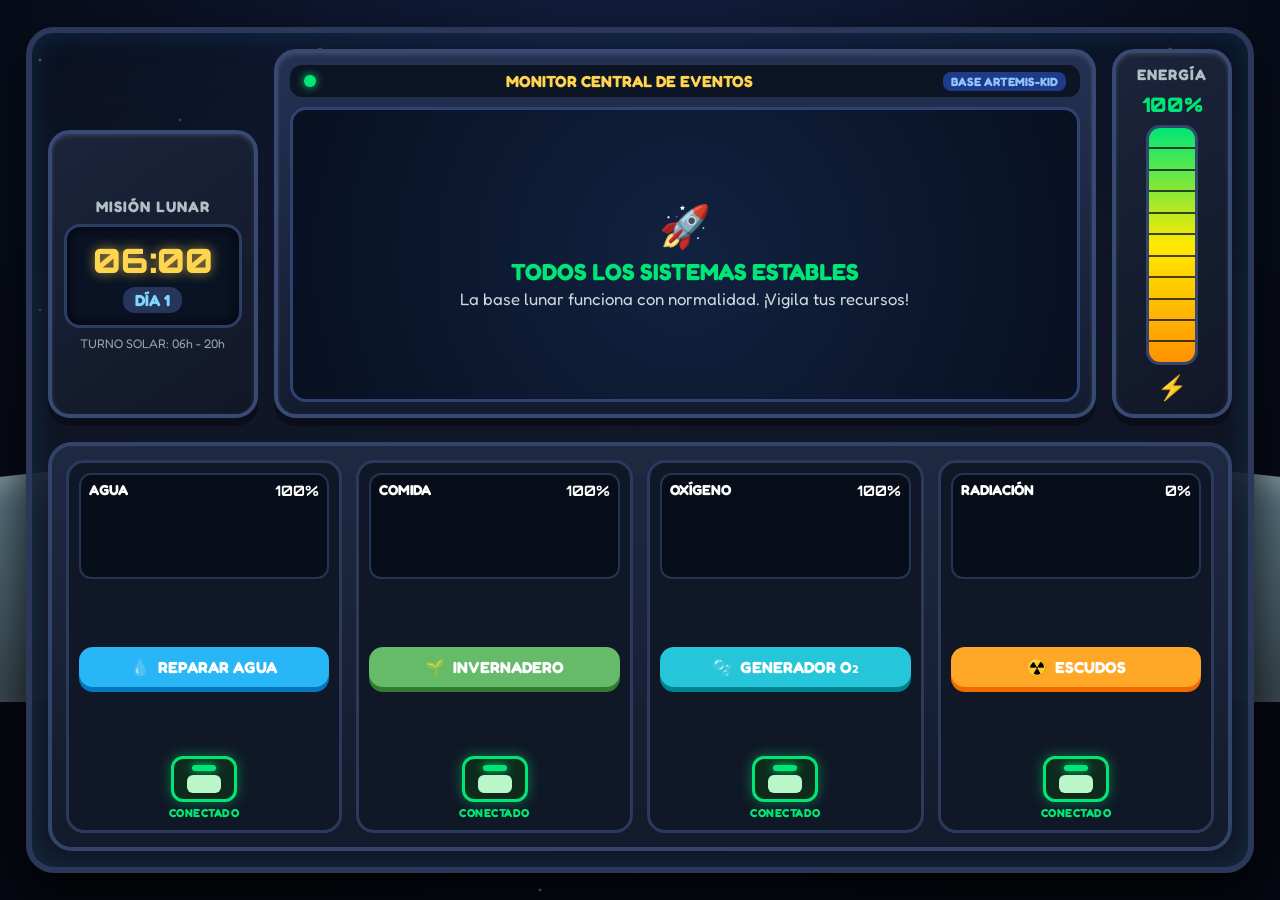
==== index.html @ 20757ea5 "Agregar cosas de la cabina" ====
<!--Código cabina-->
<!DOCTYPE html>
<html lang="es">
<head>
  <meta charset="UTF-8" />
  <meta name="viewport" content="width=device-width, initial-scale=1.0" />
  <title>Simulador de Supervivencia Lunar - NASA Space Apps</title>
  <link rel="preconnect" href="https://fonts.googleapis.com">
  <link rel="preconnect" href="https://fonts.gstatic.com" crossorigin>
  <link href="https://fonts.googleapis.com/css2?family=Fredoka:wght@500;600;700&family=Orbitron:wght@700;900&display=swap" rel="stylesheet">
  <link rel="stylesheet" href="css/base.css" />
  <link rel="stylesheet" href="css/cockpit.css" />
</head>
<body>
  <div class="space-backdrop">
    <div class="stars"></div>
    <div class="moon-horizon"></div>
  </div>

  <main class="cockpit">
    <section class="top-deck">
      <aside class="panel clock-panel">
        <div class="panel-header">MISIÓN LUNAR</div>
        <div class="clock-display">
          <span id="reloj-hora">06:00</span>
          <span id="reloj-dia" class="day-badge">DÍA 1</span>
        </div>
        <div class="clock-sub">TURNO SOLAR: 06h - 20h</div>
      </aside>

      <section class="panel monitor-panel" id="monitor-central">
        <div class="monitor-header">
          <span class="rec-dot"></span>
          <span>MONITOR CENTRAL DE EVENTOS</span>
          <span class="nasa-tag">BASE ARTEMIS-KID</span>
        </div>
        <div class="monitor-screen" id="monitor-contenido">
          <div class="estado-nominal">
            <div class="nominal-icon">🚀</div>
            <h2>TODOS LOS SISTEMAS ESTABLES</h2>
            <p>La base lunar funciona con normalidad. ¡Vigila tus recursos!</p>
          </div>
        </div>
      </section>

      <aside class="panel energy-panel">
        <div class="panel-header">ENERGÍA</div>
        <div class="energy-value" id="energia-porcentaje">100%</div>
        <div class="energy-bar-wrapper">
          <div class="energy-bar-fill" id="energia-barra" style="height: 100%;"></div>
          <div class="energy-segments">
            <span></span><span></span><span></span><span></span><span></span>
            <span></span><span></span><span></span><span></span><span></span>
          </div>
        </div>
        <div class="energy-icon">⚡</div>
      </aside>
    </section>

    <section class="bottom-deck">
      <div class="sector-unit" data-sector="agua">
        <div class="graph-box">
          <div class="graph-header">
            <span>AGUA</span>
            <span id="val-agua" class="stat-num">100%</span>
          </div>
          <canvas id="chart-agua" width="220" height="85"></canvas>
        </div>
        <button class="sector-btn btn-agua" data-open-modal="agua">
          <span class="btn-icon">💧</span>
          <span class="btn-label">REPARAR AGUA</span>
        </button>
        <div class="switch-container">
          <button class="power-switch active" id="sw-agua" data-toggle-sector="agua" aria-label="Interruptor Agua">
            <span class="switch-led"></span>
            <span class="switch-knob"></span>
          </button>
          <span class="switch-status" id="st-agua">CONECTADO</span>
        </div>
      </div>

      <div class="sector-unit" data-sector="comida">
        <div class="graph-box">
          <div class="graph-header">
            <span>COMIDA</span>
            <span id="val-comida" class="stat-num">100%</span>
          </div>
          <canvas id="chart-comida" width="220" height="85"></canvas>
        </div>
        <button class="sector-btn btn-comida" data-open-modal="comida">
          <span class="btn-icon">🌱</span>
          <span class="btn-label">INVERNADERO</span>
        </button>
        <div class="switch-container">
          <button class="power-switch active" id="sw-comida" data-toggle-sector="comida" aria-label="Interruptor Comida">
            <span class="switch-led"></span>
            <span class="switch-knob"></span>
          </button>
          <span class="switch-status" id="st-comida">CONECTADO</span>
        </div>
      </div>

      <div class="sector-unit" data-sector="oxigeno">
        <div class="graph-box">
          <div class="graph-header">
            <span>OXÍGENO</span>
            <span id="val-oxigeno" class="stat-num">100%</span>
          </div>
          <canvas id="chart-oxigeno" width="220" height="85"></canvas>
        </div>
        <button class="sector-btn btn-oxigeno" data-open-modal="oxigeno">
          <span class="btn-icon">🫧</span>
          <span class="btn-label">GENERADOR O₂</span>
        </button>
        <div class="switch-container">
          <button class="power-switch active" id="sw-oxigeno" data-toggle-sector="oxigeno" aria-label="Interruptor Oxígeno">
            <span class="switch-led"></span>
            <span class="switch-knob"></span>
          </button>
          <span class="switch-status" id="st-oxigeno">CONECTADO</span>
        </div>
      </div>

      <div class="sector-unit" data-sector="radiacion">
        <div class="graph-box">
          <div class="graph-header">
            <span>RADIACIÓN</span>
            <span id="val-radiacion" class="stat-num">0%</span>
          </div>
          <canvas id="chart-radiacion" width="220" height="85"></canvas>
        </div>
        <button class="sector-btn btn-radiacion" data-open-modal="radiacion">
          <span class="btn-icon">☢️</span>
          <span class="btn-label">ESCUDOS</span>
        </button>
        <div class="switch-container">
          <button class="power-switch active" id="sw-radiacion" data-toggle-sector="radiacion" aria-label="Interruptor Radiación">
            <span class="switch-led"></span>
            <span class="switch-knob"></span>
          </button>
          <span class="switch-status" id="st-radiacion">CONECTADO</span>
        </div>
      </div>
    </section>
  </main>

  <div class="modal-overlay hidden" id="modal-minijuego">
    <div class="modal-window">
      <div class="modal-top">
        <h3 id="modal-titulo">SISTEMA DE REPARACIÓN</h3>
        <button class="modal-close" id="btn-cerrar-modal">✖</button>
      </div>
      <div class="modal-body" id="modal-contenedor-juego"></div>
    </div>
  </div>

  <script type="module" src="js/main.js"></script>
</body>
</html>
---- css/base.css ----
/* Código Cabina */
:root {
  --bg-space: #070b19;
  --panel-metal: #1b243b;
  --panel-metal-dark: #111726;
  --panel-border: #384973;
  --screen-bg: #0a1324;

  --color-agua: #29b6f6;
  --color-agua-dark: #0277bd;
  --color-comida: #66bb6a;
  --color-comida-dark: #2e7d32;
  --color-oxigeno: #26c6da;
  --color-oxigeno-dark: #00838f;
  --color-radiacion: #ffa726;
  --color-radiacion-dark: #ef6c00;

  --led-on: #00e676;
  --led-off: #37474f;
  --alert-red: #ff5252;
  --amber-clock: #ffd54f;

  --font-ui: 'Fredoka', sans-serif;
  --font-digital: 'Orbitron', monospace;
}

* {
  box-sizing: border-box;
  margin: 0;
  padding: 0;
  user-select: none;
}

body {
  font-family: var(--font-ui);
  background-color: var(--bg-space);
  color: #ffffff;
  height: 100vh;
  overflow: hidden;
  display: flex;
  justify-content: center;
  align-items: center;
}

.space-backdrop {
  position: fixed;
  inset: 0;
  z-index: -1;
  background: radial-gradient(circle at 50% 20%, #152247 0%, #050811 80%);
}

.stars {
  position: absolute;
  inset: 0;
  background-image:
    radial-gradient(2px 2px at 40px 60px, #fff, transparent),
    radial-gradient(2px 2px at 180px 120px, #90caf9, transparent),
    radial-gradient(3px 3px at 320px 50px, #fff, transparent),
    radial-gradient(2px 2px at 540px 140px, #ffe082, transparent),
    radial-gradient(2px 2px at 780px 80px, #fff, transparent);
  background-size: 850px 250px;
  opacity: 0.7;
}

.moon-horizon {
  position: absolute;
  bottom: 22%;
  left: -10%;
  right: -10%;
  height: 28%;
  background: linear-gradient(180deg, #607d8b 0%, #37474f 100%);
  border-radius: 50% 50% 0 0 / 60px 60px 0 0;
  box-shadow: inset 0 12px 25px rgba(255, 255, 255, 0.25);
}
---- css/cockpit.css ----
/* Código Cabina */

.cockpit {
  width: 96vw;
  max-width: 1280px;
  height: 94vh;
  display: flex;
  flex-direction: column;
  justify-content: space-between;
  gap: 14px;
  padding: 16px;
  border: 6px solid #2b3859;
  border-radius: 28px;
  background: linear-gradient(180deg, rgba(16, 23, 42, 0.35) 0%, rgba(17, 23, 38, 0.96) 58%);
  box-shadow: 0 20px 50px rgba(0, 0, 0, 0.8), inset 0 0 30px rgba(41, 182, 246, 0.15);
}

.top-deck {
  display: grid;
  grid-template-columns: 210px 1fr 120px;
  gap: 16px;
  height: 46%;
  align-items: stretch;
}

.panel {
  background: linear-gradient(145deg, var(--panel-metal), var(--panel-metal-dark));
  border: 4px solid var(--panel-border);
  border-radius: 22px;
  padding: 12px;
  box-shadow: 0 8px 0 #0a0e1a, inset 0 2px 4px rgba(255, 255, 255, 0.12);
  display: flex;
  flex-direction: column;
}

.panel-header {
  text-align: center;
  font-size: 0.95rem;
  font-weight: 700;
  letter-spacing: 1px;
  color: #b0bec5;
  margin-bottom: 8px;
}

.clock-panel {
  justify-content: center;
  align-items: center;
  align-self: end;
  height: 78%;
}

.clock-display {
  background: var(--screen-bg);
  border: 3px solid #2c3e66;
  border-radius: 16px;
  padding: 12px 16px;
  width: 100%;
  text-align: center;
  box-shadow: inset 0 0 15px rgba(0, 0, 0, 0.8);
}

#reloj-hora {
  display: block;
  font-family: var(--font-digital);
  font-size: 2.1rem;
  font-weight: 900;
  color: var(--amber-clock);
  text-shadow: 0 0 12px rgba(255, 213, 79, 0.6);
}

.day-badge {
  display: inline-block;
  margin-top: 6px;
  background: #263559;
  color: #80d8ff;
  padding: 3px 12px;
  border-radius: 12px;
  font-weight: 700;
  font-size: 1rem;
}

.clock-sub {
  margin-top: 8px;
  font-size: 0.78rem;
  color: #90a4ae;
}

.monitor-panel {
  background: linear-gradient(180deg, #243152, #141c30);
}

.monitor-header {
  display: flex;
  align-items: center;
  justify-content: space-between;
  background: #0d1424;
  padding: 6px 14px;
  border-radius: 12px;
  font-weight: 700;
  color: var(--amber-clock);
  font-size: 1rem;
  margin-bottom: 10px;
}

.rec-dot {
  width: 12px;
  height: 12px;
  border-radius: 50%;
  background: var(--led-on);
  box-shadow: 0 0 8px var(--led-on);
  animation: pulse 1.5s infinite;
}

.nasa-tag {
  font-size: 0.75rem;
  background: #1e3a8a;
  color: #93c5fd;
  padding: 2px 8px;
  border-radius: 8px;
}

.monitor-screen {
  flex: 1;
  background: radial-gradient(circle at center, #112240 0%, #081021 100%);
  border: 3px solid #2e4372;
  border-radius: 16px;
  padding: 16px 20px;
  display: flex;
  flex-direction: column;
  justify-content: center;
  overflow-y: auto;
}

.estado-nominal {
  text-align: center;
}

.nominal-icon {
  font-size: 2.6rem;
  margin-bottom: 6px;
}

.estado-nominal h2 {
  color: var(--led-on);
  font-size: 1.45rem;
  margin-bottom: 4px;
}

.estado-nominal p {
  color: #cfd8dc;
  font-size: 1.05rem;
}

.evento-alerta {
  display: flex;
  flex-direction: column;
  gap: 8px;
}

.evento-titulo {
  color: var(--alert-red);
  font-size: 1.35rem;
  font-weight: 700;
  display: flex;
  align-items: center;
  gap: 8px;
}

.evento-causa {
  background: rgba(255, 255, 255, 0.07);
  padding: 8px 12px;
  border-radius: 12px;
  font-size: 1rem;
  line-height: 1.35;
  color: #e3f2fd;
}

.evento-sectores {
  font-size: 0.95rem;
  font-weight: 700;
  color: var(--amber-clock);
}

.energy-panel {
  align-items: center;
  justify-content: space-between;
}

.energy-value {
  font-family: var(--font-digital);
  font-size: 1.25rem;
  font-weight: 900;
  color: var(--led-on);
}

.energy-bar-wrapper {
  position: relative;
  width: 52px;
  flex: 1;
  margin: 8px 0;
  background: #080d1a;
  border: 3px solid #334770;
  border-radius: 14px;
  overflow: hidden;
  display: flex;
  align-items: flex-end;
}

.energy-bar-fill {
  width: 100%;
  background: linear-gradient(0deg, #ff9100 0%, #ffea00 50%, #00e676 100%);
  transition: height 0.35s ease;
}

.energy-segments {
  position: absolute;
  inset: 0;
  display: flex;
  flex-direction: column;
  justify-content: space-evenly;
}

.energy-segments span {
  border-bottom: 2px solid rgba(8, 13, 26, 0.75);
}

.energy-icon {
  font-size: 1.5rem;
}

.bottom-deck {
  height: 51%;
  background: linear-gradient(180deg, #1e2942 0%, #131a2b 100%);
  border: 4px solid #33446b;
  border-radius: 24px;
  padding: 14px;
  display: grid;
  grid-template-columns: repeat(4, 1fr);
  gap: 14px;
}

.sector-unit {
  background: #101726;
  border: 3px solid #2a395c;
  border-radius: 18px;
  padding: 10px;
  display: flex;
  flex-direction: column;
  justify-content: space-between;
  align-items: center;
  gap: 8px;
  transition: border-color 0.25s, box-shadow 0.25s;
}

.sector-unit.en-fallo {
  border-color: var(--alert-red);
  box-shadow: 0 0 18px rgba(255, 82, 82, 0.55);
  animation: shakeAlert 0.6s ease-in-out infinite alternate;
}

.graph-box {
  width: 100%;
  background: #070d19;
  border: 2px solid #243456;
  border-radius: 12px;
  padding: 6px 8px;
}

.graph-header {
  display: flex;
  justify-content: space-between;
  font-weight: 700;
  font-size: 0.9rem;
  margin-bottom: 4px;
}

.stat-num {
  font-family: var(--font-digital);
}

canvas {
  width: 100%;
  height: 68px;
  display: block;
}

.sector-btn {
  width: 100%;
  padding: 10px 8px;
  border: none;
  border-radius: 14px;
  font-family: var(--font-ui);
  font-size: 1rem;
  font-weight: 700;
  color: #ffffff;
  cursor: pointer;
  display: flex;
  align-items: center;
  justify-content: center;
  gap: 8px;
  transition: transform 0.1s, filter 0.15s;
}

.sector-btn:hover {
  filter: brightness(1.1);
}

.sector-btn:active {
  transform: translateY(4px);
  box-shadow: none !important;
}

.btn-agua { background: var(--color-agua); box-shadow: 0 5px 0 var(--color-agua-dark); }
.btn-comida { background: var(--color-comida); box-shadow: 0 5px 0 var(--color-comida-dark); }
.btn-oxigeno { background: var(--color-oxigeno); box-shadow: 0 5px 0 var(--color-oxigeno-dark); }
.btn-radiacion { background: var(--color-radiacion); box-shadow: 0 5px 0 var(--color-radiacion-dark); }

.switch-container {
  display: flex;
  flex-direction: column;
  align-items: center;
  gap: 4px;
}

.power-switch {
  width: 66px;
  height: 46px;
  background: #1b2436;
  border: 3px solid #455a64;
  border-radius: 12px;
  cursor: pointer;
  position: relative;
  display: flex;
  flex-direction: column;
  align-items: center;
  justify-content: center;
  gap: 4px;
  transition: all 0.2s;
}

.power-switch.active {
  border-color: var(--led-on);
  background: #0d2b1d;
  box-shadow: 0 0 14px rgba(0, 230, 118, 0.45);
}

.switch-led {
  width: 24px;
  height: 6px;
  border-radius: 4px;
  background: var(--led-off);
}

.power-switch.active .switch-led {
  background: var(--led-on);
  box-shadow: 0 0 8px var(--led-on);
}

.switch-knob {
  width: 34px;
  height: 18px;
  background: #546e7a;
  border-radius: 6px;
}

.power-switch.active .switch-knob {
  background: #b9f6ca;
}

.switch-status {
  font-size: 0.72rem;
  font-weight: 700;
  letter-spacing: 0.5px;
  color: var(--led-on);
}

.switch-status.off {
  color: #78909c;
}

.modal-overlay {
  position: fixed;
  inset: 0;
  background: rgba(5, 8, 18, 0.85);
  backdrop-filter: blur(4px);
  display: flex;
  justify-content: center;
  align-items: center;
  z-index: 100;
}

.modal-overlay.hidden {
  display: none;
}

.modal-window {
  width: 90%;
  max-width: 680px;
  background: var(--panel-metal);
  border: 4px solid var(--color-agua);
  border-radius: 24px;
  overflow: hidden;
  box-shadow: 0 20px 50px rgba(0, 0, 0, 0.9);
}

.modal-top {
  background: #0d1424;
  padding: 12px 20px;
  display: flex;
  justify-content: space-between;
  align-items: center;
}

.modal-close {
  background: var(--alert-red);
  border: none;
  color: white;
  font-weight: 700;
  width: 34px;
  height: 34px;
  border-radius: 10px;
  cursor: pointer;
}

.modal-body {
  padding: 20px;
  min-height: 320px;
  display: flex;
  flex-direction: column;
  justify-content: center;
  align-items: center;
}

@keyframes pulse {
  0%, 100% { opacity: 1; }
  50% { opacity: 0.35; }
}

@keyframes shakeAlert {
  from { transform: translateY(0); }
  to { transform: translateY(-3px); }
}
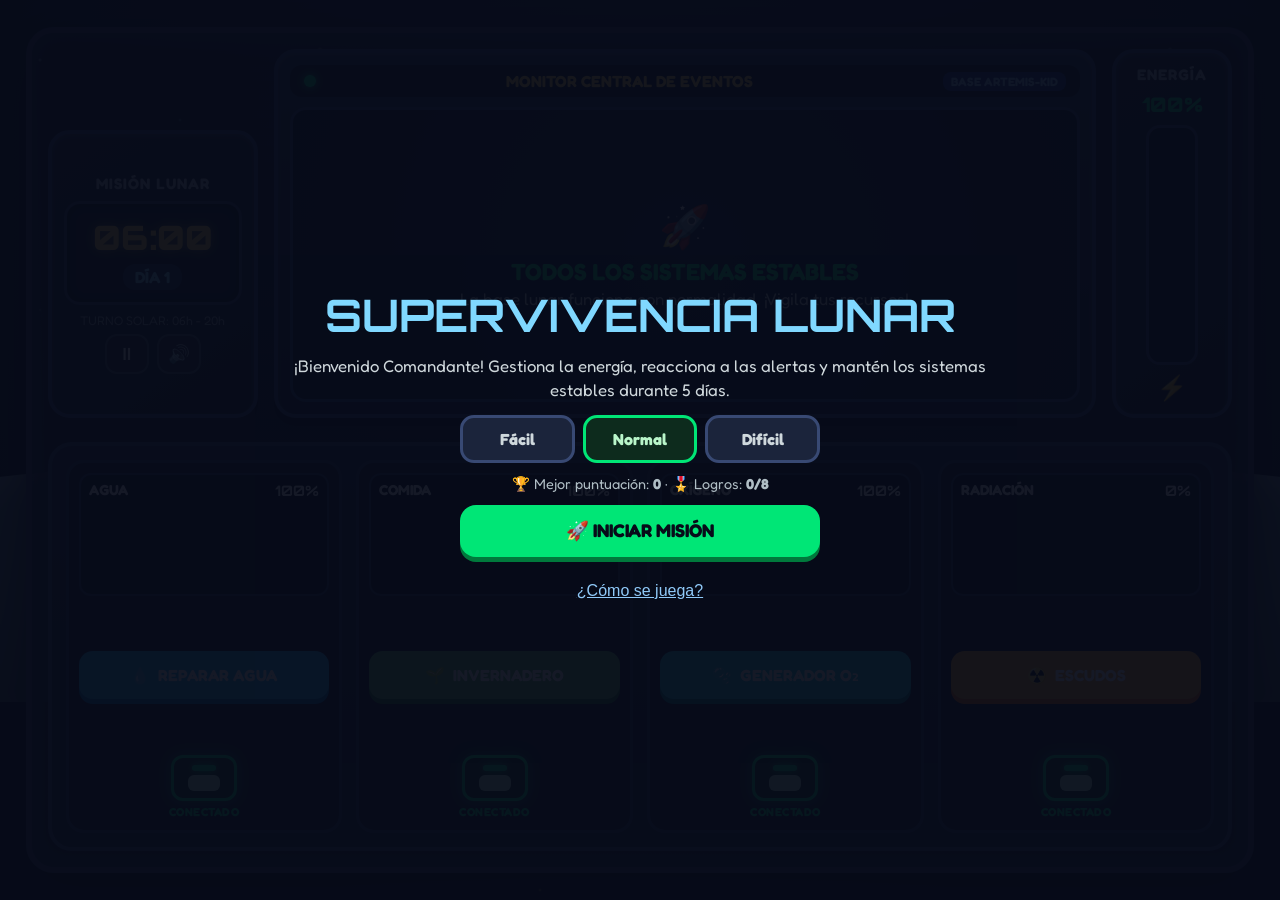
==== commit 2799a5aa: "fix(core): Version1.2 - logros,niveles,bugs y errores" ====
--- a/index.html
+++ b/index.html
@@ -3,7 +3,8 @@
 <html lang="es">
 <head>
   <meta charset="UTF-8" />
-  <meta name="viewport" content="width=device-width, initial-scale=1.0" />
+  <meta name="viewport" content="width=device-width, initial-scale=1.0, viewport-fit=cover" />
+  <link rel="icon" href="data:," />
   <title>Simulador de Supervivencia Lunar - NASA Space Apps</title>
   <link rel="preconnect" href="https://fonts.googleapis.com">
   <link rel="preconnect" href="https://fonts.gstatic.com" crossorigin>
@@ -25,7 +26,11 @@
           <span id="reloj-hora">06:00</span>
           <span id="reloj-dia" class="day-badge">DÍA 1</span>
         </div>
-        <div class="clock-sub">TURNO SOLAR: 06h - 20h</div>
+        <div class="clock-sub" id="dia-titulo">TURNO SOLAR: 06h - 20h</div>
+        <div class="panel-tools">
+          <button type="button" class="tool-btn" id="btn-pausa" aria-label="Pausa">⏸</button>
+          <button type="button" class="tool-btn" id="btn-sonido" aria-label="Sonido">🔊</button>
+        </div>
       </aside>
 
       <section class="panel monitor-panel" id="monitor-central">
@@ -65,6 +70,7 @@
             <span id="val-agua" class="stat-num">100%</span>
           </div>
           <canvas id="chart-agua" width="220" height="85"></canvas>
+          <div class="sector-timer" id="tm-agua">&nbsp;</div>
         </div>
         <button class="sector-btn btn-agua" data-open-modal="agua">
           <span class="btn-icon">💧</span>
@@ -75,7 +81,10 @@
             <span class="switch-led"></span>
             <span class="switch-knob"></span>
           </button>
-          <span class="switch-status" id="st-agua">CONECTADO</span>
+          <div class="switch-info">
+            <span class="switch-status" id="st-agua">CONECTADO</span>
+            <span class="switch-costo" id="co-agua"></span>
+          </div>
         </div>
       </div>
 
@@ -86,6 +95,7 @@
             <span id="val-comida" class="stat-num">100%</span>
           </div>
           <canvas id="chart-comida" width="220" height="85"></canvas>
+          <div class="sector-timer" id="tm-comida">&nbsp;</div>
         </div>
         <button class="sector-btn btn-comida" data-open-modal="comida">
           <span class="btn-icon">🌱</span>
@@ -96,7 +106,10 @@
             <span class="switch-led"></span>
             <span class="switch-knob"></span>
           </button>
-          <span class="switch-status" id="st-comida">CONECTADO</span>
+          <div class="switch-info">
+            <span class="switch-status" id="st-comida">CONECTADO</span>
+            <span class="switch-costo" id="co-comida"></span>
+          </div>
         </div>
       </div>
 
@@ -107,6 +120,7 @@
             <span id="val-oxigeno" class="stat-num">100%</span>
           </div>
           <canvas id="chart-oxigeno" width="220" height="85"></canvas>
+          <div class="sector-timer" id="tm-oxigeno">&nbsp;</div>
         </div>
         <button class="sector-btn btn-oxigeno" data-open-modal="oxigeno">
           <span class="btn-icon">🫧</span>
@@ -117,7 +131,10 @@
             <span class="switch-led"></span>
             <span class="switch-knob"></span>
           </button>
-          <span class="switch-status" id="st-oxigeno">CONECTADO</span>
+          <div class="switch-info">
+            <span class="switch-status" id="st-oxigeno">CONECTADO</span>
+            <span class="switch-costo" id="co-oxigeno"></span>
+          </div>
         </div>
       </div>
 
@@ -128,6 +145,7 @@
             <span id="val-radiacion" class="stat-num">0%</span>
           </div>
           <canvas id="chart-radiacion" width="220" height="85"></canvas>
+          <div class="sector-timer" id="tm-radiacion">&nbsp;</div>
         </div>
         <button class="sector-btn btn-radiacion" data-open-modal="radiacion">
           <span class="btn-icon">☢️</span>
@@ -138,7 +156,10 @@
             <span class="switch-led"></span>
             <span class="switch-knob"></span>
           </button>
-          <span class="switch-status" id="st-radiacion">CONECTADO</span>
+          <div class="switch-info">
+            <span class="switch-status" id="st-radiacion">CONECTADO</span>
+            <span class="switch-costo" id="co-radiacion"></span>
+          </div>
         </div>
       </div>
     </section>
@@ -154,6 +175,8 @@
     </div>
   </div>
 
+  <div class="toasts" id="toasts" aria-live="polite"></div>
+
   <script type="module" src="js/main.js"></script>
 </body>
 </html>
--- a/css/base.css
+++ b/css/base.css
@@ -35,11 +35,20 @@
   font-family: var(--font-ui);
   background-color: var(--bg-space);
   color: #ffffff;
-  height: 100vh;
-  overflow: hidden;
-  display: flex;
-  justify-content: center;
-  align-items: center;
+  min-height: 100dvh;
+  overflow-x: hidden;
+  overflow-y: auto;
+  -webkit-tap-highlight-color: transparent;
+}
+
+@media (min-width: 900px) {
+  body {
+    height: 100vh;
+    overflow: hidden;
+    display: flex;
+    justify-content: center;
+    align-items: center;
+  }
 }
 
 .space-backdrop {
--- a/css/cockpit.css
+++ b/css/cockpit.css
@@ -1,59 +1,57 @@
-/* Código Cabina */
+/* Cabina: MOBILE FIRST. Los estilos base son para teléfono (~360-430 px);
+   los @media (min-width) al final amplían a tablet y escritorio. */
 
 .cockpit {
-  width: 96vw;
-  max-width: 1280px;
-  height: 94vh;
-  display: flex;
-  flex-direction: column;
-  justify-content: space-between;
-  gap: 14px;
-  padding: 16px;
-  border: 6px solid #2b3859;
-  border-radius: 28px;
+  width: 100%;
+  min-height: 100dvh;
+  display: flex;
+  flex-direction: column;
+  gap: 8px;
+  padding: 8px;
+  border: 3px solid #2b3859;
+  border-radius: 16px;
   background: linear-gradient(180deg, rgba(16, 23, 42, 0.35) 0%, rgba(17, 23, 38, 0.96) 58%);
-  box-shadow: 0 20px 50px rgba(0, 0, 0, 0.8), inset 0 0 30px rgba(41, 182, 246, 0.15);
+  box-shadow: inset 0 0 30px rgba(41, 182, 246, 0.15);
 }
 
 .top-deck {
   display: grid;
-  grid-template-columns: 210px 1fr 120px;
-  gap: 16px;
-  height: 46%;
-  align-items: stretch;
-}
+  grid-template-columns: 1fr 1fr;
+  grid-template-areas:
+    "clock energy"
+    "monitor monitor";
+  gap: 8px;
+}
+.clock-panel { grid-area: clock; }
+.energy-panel { grid-area: energy; }
+.monitor-panel { grid-area: monitor; min-height: 150px; }
 
 .panel {
   background: linear-gradient(145deg, var(--panel-metal), var(--panel-metal-dark));
-  border: 4px solid var(--panel-border);
-  border-radius: 22px;
-  padding: 12px;
-  box-shadow: 0 8px 0 #0a0e1a, inset 0 2px 4px rgba(255, 255, 255, 0.12);
+  border: 3px solid var(--panel-border);
+  border-radius: 16px;
+  padding: 8px;
+  box-shadow: 0 4px 0 #0a0e1a, inset 0 2px 4px rgba(255, 255, 255, 0.12);
   display: flex;
   flex-direction: column;
 }
 
 .panel-header {
   text-align: center;
-  font-size: 0.95rem;
+  font-size: 0.75rem;
   font-weight: 700;
   letter-spacing: 1px;
   color: #b0bec5;
-  margin-bottom: 8px;
-}
-
-.clock-panel {
-  justify-content: center;
-  align-items: center;
-  align-self: end;
-  height: 78%;
-}
+  margin-bottom: 4px;
+}
+
+.clock-panel { justify-content: center; align-items: center; }
 
 .clock-display {
   background: var(--screen-bg);
-  border: 3px solid #2c3e66;
-  border-radius: 16px;
-  padding: 12px 16px;
+  border: 2px solid #2c3e66;
+  border-radius: 12px;
+  padding: 6px 8px;
   width: 100%;
   text-align: center;
   box-shadow: inset 0 0 15px rgba(0, 0, 0, 0.8);
@@ -62,7 +60,7 @@
 #reloj-hora {
   display: block;
   font-family: var(--font-digital);
-  font-size: 2.1rem;
+  font-size: 1.7rem;
   font-weight: 900;
   color: var(--amber-clock);
   text-shadow: 0 0 12px rgba(255, 213, 79, 0.6);
@@ -70,260 +68,161 @@
 
 .day-badge {
   display: inline-block;
-  margin-top: 6px;
+  margin-top: 2px;
   background: #263559;
   color: #80d8ff;
-  padding: 3px 12px;
-  border-radius: 12px;
+  padding: 2px 10px;
+  border-radius: 10px;
   font-weight: 700;
-  font-size: 1rem;
-}
-
-.clock-sub {
-  margin-top: 8px;
-  font-size: 0.78rem;
-  color: #90a4ae;
-}
-
-.monitor-panel {
-  background: linear-gradient(180deg, #243152, #141c30);
-}
+  font-size: 0.85rem;
+}
+
+.clock-sub { margin-top: 4px; font-size: 0.65rem; color: #90a4ae; text-align: center; }
+
+.monitor-panel { background: linear-gradient(180deg, #243152, #141c30); }
 
 .monitor-header {
   display: flex;
   align-items: center;
   justify-content: space-between;
+  gap: 6px;
   background: #0d1424;
-  padding: 6px 14px;
-  border-radius: 12px;
+  padding: 5px 10px;
+  border-radius: 10px;
   font-weight: 700;
   color: var(--amber-clock);
-  font-size: 1rem;
-  margin-bottom: 10px;
+  font-size: 0.72rem;
+  margin-bottom: 6px;
 }
 
 .rec-dot {
-  width: 12px;
-  height: 12px;
+  flex: 0 0 auto;
+  width: 10px;
+  height: 10px;
   border-radius: 50%;
   background: var(--led-on);
   box-shadow: 0 0 8px var(--led-on);
   animation: pulse 1.5s infinite;
 }
 
-.nasa-tag {
-  font-size: 0.75rem;
-  background: #1e3a8a;
-  color: #93c5fd;
-  padding: 2px 8px;
-  border-radius: 8px;
-}
+.nasa-tag { display: none; font-size: 0.75rem; background: #1e3a8a; color: #93c5fd; padding: 2px 8px; border-radius: 8px; }
 
 .monitor-screen {
   flex: 1;
   background: radial-gradient(circle at center, #112240 0%, #081021 100%);
-  border: 3px solid #2e4372;
-  border-radius: 16px;
-  padding: 16px 20px;
+  border: 2px solid #2e4372;
+  border-radius: 12px;
+  padding: 10px 12px;
   display: flex;
   flex-direction: column;
   justify-content: center;
   overflow-y: auto;
 }
 
-.estado-nominal {
-  text-align: center;
-}
-
-.nominal-icon {
-  font-size: 2.6rem;
-  margin-bottom: 6px;
-}
-
-.estado-nominal h2 {
-  color: var(--led-on);
-  font-size: 1.45rem;
-  margin-bottom: 4px;
-}
-
-.estado-nominal p {
-  color: #cfd8dc;
-  font-size: 1.05rem;
-}
-
-.evento-alerta {
-  display: flex;
-  flex-direction: column;
-  gap: 8px;
-}
-
-.evento-titulo {
-  color: var(--alert-red);
-  font-size: 1.35rem;
-  font-weight: 700;
-  display: flex;
-  align-items: center;
-  gap: 8px;
-}
-
-.evento-causa {
-  background: rgba(255, 255, 255, 0.07);
-  padding: 8px 12px;
-  border-radius: 12px;
-  font-size: 1rem;
-  line-height: 1.35;
-  color: #e3f2fd;
-}
-
-.evento-sectores {
-  font-size: 0.95rem;
-  font-weight: 700;
-  color: var(--amber-clock);
-}
-
-.energy-panel {
-  align-items: center;
-  justify-content: space-between;
-}
-
-.energy-value {
-  font-family: var(--font-digital);
-  font-size: 1.25rem;
-  font-weight: 900;
-  color: var(--led-on);
-}
+.estado-nominal { text-align: center; }
+.nominal-icon { font-size: 1.8rem; margin-bottom: 2px; }
+.estado-nominal h2 { color: var(--led-on); font-size: 1rem; margin-bottom: 2px; }
+.estado-nominal p { color: #cfd8dc; font-size: 0.85rem; }
+
+.evento-alerta { display: flex; flex-direction: column; gap: 6px; }
+.evento-titulo { color: var(--alert-red); font-size: 1rem; font-weight: 700; display: flex; align-items: center; gap: 6px; }
+.evento-causa { background: rgba(255, 255, 255, 0.07); padding: 6px 10px; border-radius: 10px; font-size: 0.85rem; line-height: 1.3; color: #e3f2fd; }
+.evento-sectores { font-size: 0.8rem; font-weight: 700; color: var(--amber-clock); }
+
+/* Energía: barra HORIZONTAL en móvil, vertical en escritorio */
+.energy-panel { align-items: center; justify-content: center; gap: 4px; }
+.energy-value { font-family: var(--font-digital); font-size: 1.3rem; font-weight: 900; color: var(--led-on); }
 
 .energy-bar-wrapper {
   position: relative;
-  width: 52px;
-  flex: 1;
-  margin: 8px 0;
+  width: 100%;
+  height: 22px;
   background: #080d1a;
-  border: 3px solid #334770;
-  border-radius: 14px;
+  border: 2px solid #334770;
+  border-radius: 10px;
   overflow: hidden;
   display: flex;
-  align-items: flex-end;
+  align-items: stretch;
 }
 
 .energy-bar-fill {
-  width: 100%;
-  background: linear-gradient(0deg, #ff9100 0%, #ffea00 50%, #00e676 100%);
-  transition: height 0.35s ease;
-}
-
-.energy-segments {
-  position: absolute;
-  inset: 0;
-  display: flex;
-  flex-direction: column;
-  justify-content: space-evenly;
-}
-
-.energy-segments span {
-  border-bottom: 2px solid rgba(8, 13, 26, 0.75);
-}
-
-.energy-icon {
-  font-size: 1.5rem;
-}
+  height: 100% !important;                 /* JS pone height inline; en móvil manda el ancho */
+  width: var(--nivel, 100%);
+  background: linear-gradient(90deg, #ff9100 0%, #ffea00 50%, #00e676 100%);
+  transition: width 0.35s ease;
+}
+
+.energy-segments { position: absolute; inset: 0; display: flex; flex-direction: row; justify-content: space-evenly; }
+.energy-segments span { border-right: 2px solid rgba(8, 13, 26, 0.75); flex: 1; }
+.energy-icon { display: none; font-size: 1.5rem; }
 
 .bottom-deck {
-  height: 51%;
   background: linear-gradient(180deg, #1e2942 0%, #131a2b 100%);
-  border: 4px solid #33446b;
-  border-radius: 24px;
-  padding: 14px;
+  border: 3px solid #33446b;
+  border-radius: 16px;
+  padding: 8px;
   display: grid;
-  grid-template-columns: repeat(4, 1fr);
-  gap: 14px;
+  grid-template-columns: 1fr 1fr;
+  grid-auto-rows: 1fr;
+  flex: 1 1 auto;
+  gap: 8px;
 }
 
 .sector-unit {
   background: #101726;
-  border: 3px solid #2a395c;
-  border-radius: 18px;
-  padding: 10px;
+  border: 2px solid #2a395c;
+  border-radius: 14px;
+  padding: 6px;
   display: flex;
   flex-direction: column;
   justify-content: space-between;
   align-items: center;
-  gap: 8px;
+  gap: 6px;
   transition: border-color 0.25s, box-shadow 0.25s;
 }
 
 .sector-unit.en-fallo {
   border-color: var(--alert-red);
-  box-shadow: 0 0 18px rgba(255, 82, 82, 0.55);
+  box-shadow: 0 0 14px rgba(255, 82, 82, 0.55);
   animation: shakeAlert 0.6s ease-in-out infinite alternate;
 }
 
-.graph-box {
-  width: 100%;
-  background: #070d19;
-  border: 2px solid #243456;
-  border-radius: 12px;
-  padding: 6px 8px;
-}
-
-.graph-header {
-  display: flex;
-  justify-content: space-between;
-  font-weight: 700;
-  font-size: 0.9rem;
-  margin-bottom: 4px;
-}
-
-.stat-num {
-  font-family: var(--font-digital);
-}
-
-canvas {
-  width: 100%;
-  height: 68px;
-  display: block;
-}
+.graph-box { width: 100%; background: #070d19; border: 2px solid #243456; border-radius: 10px; padding: 4px 6px; }
+.graph-header { display: flex; justify-content: space-between; font-weight: 700; font-size: 0.75rem; margin-bottom: 2px; }
+.stat-num { font-family: var(--font-digital); }
+
+canvas { width: 100%; height: 40px; display: block; }
 
 .sector-btn {
   width: 100%;
-  padding: 10px 8px;
+  min-height: 48px;                        /* objetivo táctil cómodo */
+  padding: 8px 6px;
   border: none;
-  border-radius: 14px;
+  border-radius: 12px;
   font-family: var(--font-ui);
-  font-size: 1rem;
+  font-size: 0.85rem;
   font-weight: 700;
   color: #ffffff;
   cursor: pointer;
   display: flex;
   align-items: center;
   justify-content: center;
-  gap: 8px;
+  gap: 6px;
+  touch-action: manipulation;
   transition: transform 0.1s, filter 0.15s;
 }
-
-.sector-btn:hover {
-  filter: brightness(1.1);
-}
-
-.sector-btn:active {
-  transform: translateY(4px);
-  box-shadow: none !important;
-}
-
-.btn-agua { background: var(--color-agua); box-shadow: 0 5px 0 var(--color-agua-dark); }
-.btn-comida { background: var(--color-comida); box-shadow: 0 5px 0 var(--color-comida-dark); }
-.btn-oxigeno { background: var(--color-oxigeno); box-shadow: 0 5px 0 var(--color-oxigeno-dark); }
-.btn-radiacion { background: var(--color-radiacion); box-shadow: 0 5px 0 var(--color-radiacion-dark); }
-
-.switch-container {
-  display: flex;
-  flex-direction: column;
-  align-items: center;
-  gap: 4px;
-}
+.sector-btn:hover { filter: brightness(1.1); }
+.sector-btn:active { transform: translateY(3px); box-shadow: none !important; }
+
+.btn-agua { background: var(--color-agua); box-shadow: 0 4px 0 var(--color-agua-dark); }
+.btn-comida { background: var(--color-comida); box-shadow: 0 4px 0 var(--color-comida-dark); }
+.btn-oxigeno { background: var(--color-oxigeno); box-shadow: 0 4px 0 var(--color-oxigeno-dark); }
+.btn-radiacion { background: var(--color-radiacion); box-shadow: 0 4px 0 var(--color-radiacion-dark); }
+
+.switch-container { display: flex; flex-direction: row; align-items: center; justify-content: center; gap: 8px; }
 
 .power-switch {
-  width: 66px;
+  width: 60px;
   height: 46px;
   background: #1b2436;
   border: 3px solid #455a64;
@@ -335,48 +234,16 @@
   align-items: center;
   justify-content: center;
   gap: 4px;
+  touch-action: manipulation;
   transition: all 0.2s;
 }
-
-.power-switch.active {
-  border-color: var(--led-on);
-  background: #0d2b1d;
-  box-shadow: 0 0 14px rgba(0, 230, 118, 0.45);
-}
-
-.switch-led {
-  width: 24px;
-  height: 6px;
-  border-radius: 4px;
-  background: var(--led-off);
-}
-
-.power-switch.active .switch-led {
-  background: var(--led-on);
-  box-shadow: 0 0 8px var(--led-on);
-}
-
-.switch-knob {
-  width: 34px;
-  height: 18px;
-  background: #546e7a;
-  border-radius: 6px;
-}
-
-.power-switch.active .switch-knob {
-  background: #b9f6ca;
-}
-
-.switch-status {
-  font-size: 0.72rem;
-  font-weight: 700;
-  letter-spacing: 0.5px;
-  color: var(--led-on);
-}
-
-.switch-status.off {
-  color: #78909c;
-}
+.power-switch.active { border-color: var(--led-on); background: #0d2b1d; box-shadow: 0 0 14px rgba(0, 230, 118, 0.45); }
+.switch-led { width: 24px; height: 6px; border-radius: 4px; background: var(--led-off); }
+.power-switch.active .switch-led { background: var(--led-on); box-shadow: 0 0 8px var(--led-on); }
+.switch-knob { width: 32px; height: 16px; background: #546e7a; border-radius: 6px; }
+.power-switch.active .switch-knob { background: #b9f6ca; }
+.switch-status { font-size: 0.68rem; font-weight: 700; letter-spacing: 0.5px; color: var(--led-on); }
+.switch-status.off { color: #78909c; }
 
 .modal-overlay {
   position: fixed;
@@ -394,13 +261,16 @@
 }
 
 .modal-window {
-  width: 90%;
+  width: 100%;
   max-width: 680px;
   background: var(--panel-metal);
-  border: 4px solid var(--color-agua);
-  border-radius: 24px;
+  border: 3px solid var(--color-agua);
+  border-radius: 16px;
   overflow: hidden;
   box-shadow: 0 20px 50px rgba(0, 0, 0, 0.9);
+  max-height: 100dvh;
+  display: flex;
+  flex-direction: column;
 }
 
 .modal-top {
@@ -409,27 +279,36 @@
   display: flex;
   justify-content: space-between;
   align-items: center;
+  flex: 0 0 auto;
 }
 
 .modal-close {
+  flex: 0 0 auto;
   background: var(--alert-red);
   border: none;
   color: white;
   font-weight: 700;
-  width: 34px;
-  height: 34px;
+  width: 44px;
+  height: 44px;
   border-radius: 10px;
   cursor: pointer;
 }
 
 .modal-body {
-  padding: 20px;
+  padding: 8px;
   min-height: 320px;
   display: flex;
   flex-direction: column;
-  justify-content: center;
-  align-items: center;
-}
+  justify-content: flex-start;
+  align-items: center;
+  flex: 1 1 auto;
+  min-height: 0;
+  -webkit-overflow-scrolling: touch;
+  overflow-y: auto;
+  overflow-x: hidden;
+}
+
+.modal-body > * { margin-block: auto; max-width: 100%; }  /* centra sin cortar el inicio si hay scroll */
 
 @keyframes pulse {
   0%, 100% { opacity: 1; }
@@ -439,4 +318,162 @@
 @keyframes shakeAlert {
   from { transform: translateY(0); }
   to { transform: translateY(-3px); }
-}+}
+.modal-overlay { padding: 4px; }
+@media (min-width: 900px) {
+  .modal-overlay { padding: 0; }
+  .modal-window { width: 90%; max-height: 94vh; border-width: 4px; border-radius: 24px; }
+  .modal-body { padding: 20px; }
+}
+
+/* ---------- Tablet / escritorio (≥ 900 px) ---------- */
+@media (min-width: 900px) {
+  .cockpit {
+    width: 96vw; max-width: 1280px; height: 94vh; min-height: 0;
+    justify-content: space-between; gap: 14px; padding: 16px;
+    border-width: 6px; border-radius: 28px;
+    box-shadow: 0 20px 50px rgba(0, 0, 0, 0.8), inset 0 0 30px rgba(41, 182, 246, 0.15);
+  }
+  .top-deck { grid-template-columns: 210px 1fr 120px; grid-template-areas: "clock monitor energy"; gap: 16px; height: 46%; align-items: stretch; }
+  .monitor-panel { min-height: 0; }
+  .panel { border-width: 4px; border-radius: 22px; padding: 12px; box-shadow: 0 8px 0 #0a0e1a, inset 0 2px 4px rgba(255,255,255,0.12); }
+  .panel-header { font-size: 0.95rem; margin-bottom: 8px; }
+  .clock-panel { align-self: end; height: 78%; }
+  .clock-display { border-width: 3px; border-radius: 16px; padding: 12px 16px; }
+  #reloj-hora { font-size: 2.1rem; }
+  .day-badge { margin-top: 6px; padding: 3px 12px; border-radius: 12px; font-size: 1rem; }
+  .clock-sub { margin-top: 8px; font-size: 0.78rem; }
+  .monitor-header { padding: 6px 14px; border-radius: 12px; font-size: 1rem; margin-bottom: 10px; }
+  .rec-dot { width: 12px; height: 12px; }
+  .nasa-tag { display: inline; }
+  .monitor-screen { border-width: 3px; border-radius: 16px; padding: 16px 20px; }
+  .nominal-icon { font-size: 2.6rem; margin-bottom: 6px; }
+  .estado-nominal h2 { font-size: 1.45rem; margin-bottom: 4px; }
+  .estado-nominal p { font-size: 1.05rem; }
+  .evento-alerta { gap: 8px; }
+  .evento-titulo { font-size: 1.35rem; gap: 8px; }
+  .evento-causa { padding: 8px 12px; border-radius: 12px; font-size: 1rem; line-height: 1.35; }
+  .evento-sectores { font-size: 0.95rem; }
+  .energy-panel { justify-content: space-between; gap: 0; }
+  .energy-value { font-size: 1.25rem; }
+  .energy-bar-wrapper { width: 52px; height: auto; flex: 1; margin: 8px 0; border-width: 3px; border-radius: 14px; align-items: flex-end; }
+  .energy-bar-fill { height: auto !important; width: 100%; background: linear-gradient(0deg, #ff9100 0%, #ffea00 50%, #00e676 100%); transition: height 0.35s ease; }
+  .energy-bar-fill[style] { height: var(--nivel) !important; }
+  .energy-segments { flex-direction: column; }
+  .energy-segments span { border-right: 0; border-bottom: 2px solid rgba(8, 13, 26, 0.75); }
+  .energy-icon { display: block; }
+  .bottom-deck { flex: none; grid-auto-rows: auto; height: 51%; border-width: 4px; border-radius: 24px; padding: 14px; grid-template-columns: repeat(4, 1fr); gap: 14px; }
+  .sector-unit { border-width: 3px; border-radius: 18px; padding: 10px; gap: 8px; }
+  .graph-box { border-radius: 12px; padding: 6px 8px; }
+  .graph-header { font-size: 0.9rem; margin-bottom: 4px; }
+  canvas { height: 68px; }
+  .sector-btn { padding: 10px 8px; font-size: 1rem; gap: 8px; border-radius: 14px; }
+  .btn-agua { box-shadow: 0 5px 0 var(--color-agua-dark); }
+  .btn-comida { box-shadow: 0 5px 0 var(--color-comida-dark); }
+  .btn-oxigeno { box-shadow: 0 5px 0 var(--color-oxigeno-dark); }
+  .btn-radiacion { box-shadow: 0 5px 0 var(--color-radiacion-dark); }
+  .switch-container { flex-direction: column; gap: 4px; }
+  .power-switch { width: 66px; }
+  .switch-status { font-size: 0.72rem; }
+}
+
+@media (min-width: 600px) and (max-width: 899px) {
+  .bottom-deck { grid-template-columns: repeat(4, 1fr); }
+  canvas { height: 56px; }
+}
+
+/* ======================= Nuevas piezas de jugabilidad (mobile first) ======================= */
+.panel-tools { display: flex; gap: 8px; margin-top: 6px; }
+.tool-btn {
+  width: 44px; height: 40px; border-radius: 12px; border: 2px solid #455a64;
+  background: #1b2436; color: #fff; font-size: 1.1rem; cursor: pointer; touch-action: manipulation;
+}
+.tool-btn:active { transform: translateY(2px); }
+
+.sector-timer {
+  min-height: 1.1em; margin-top: 2px; font-family: var(--font-digital);
+  font-size: 0.62rem; font-weight: 700; color: #ffcc80; text-align: center; letter-spacing: 0.3px;
+}
+.sector-unit.prioridad { border-color: #ffb300; }
+.sector-unit.prioridad .sector-timer { color: #ffb300; }
+.sector-unit.urgente { border-color: var(--alert-red); animation: parpadeoUrgente 0.7s ease-in-out infinite alternate; }
+.sector-unit.urgente .sector-timer { color: var(--alert-red); }
+.sector-unit.en-fallo .sector-btn { animation: pulsoBtn 0.9s ease-in-out infinite alternate; }
+
+@keyframes pulsoBtn { from { filter: brightness(1); } to { filter: brightness(1.35) saturate(1.2); transform: scale(1.03); } }
+@keyframes parpadeoUrgente { from { box-shadow: 0 0 6px rgba(255,82,82,0.3); } to { box-shadow: 0 0 20px rgba(255,82,82,0.9); } }
+
+.switch-info { display: flex; flex-direction: column; align-items: flex-start; gap: 1px; }
+.switch-costo { font-size: 0.62rem; color: #90a4ae; font-family: var(--font-digital); }
+
+/* Monitor: tarjetas */
+.monitor-card { border-radius: 10px; padding: 6px 10px; margin-bottom: 6px; font-size: 0.8rem; line-height: 1.3; }
+.monitor-card.aviso { background: rgba(255, 193, 7, 0.14); border: 2px solid #ffc107; color: #ffe082; }
+.monitor-card.critica { background: rgba(255, 82, 82, 0.2); border: 2px solid var(--alert-red); color: #ffcdd2; animation: pulse 0.8s infinite; }
+.monitor-card.eleccion { background: rgba(41, 182, 246, 0.12); border: 2px solid var(--color-agua); color: #e1f5fe; }
+.mc-titulo { font-weight: 700; margin-bottom: 2px; }
+.mc-botones { display: grid; grid-template-columns: 1fr; gap: 6px; margin-top: 6px; }
+.btn-eleccion {
+  min-height: 48px; border: none; border-radius: 12px; padding: 6px 10px; font-family: var(--font-ui);
+  font-weight: 700; font-size: 0.85rem; color: #fff; cursor: pointer; text-align: left; touch-action: manipulation;
+  display: flex; flex-direction: column; gap: 1px;
+}
+.btn-eleccion small { font-weight: 500; font-size: 0.68rem; opacity: 0.9; }
+.btn-eleccion.parche { background: #00897b; }
+.btn-eleccion.completa { background: #ef6c00; }
+.btn-eleccion:disabled { opacity: 0.4; cursor: not-allowed; }
+.chip-sector { display: inline-block; padding: 1px 7px; border-radius: 8px; font-size: 0.72rem; margin: 1px 2px 1px 0; }
+.chip-sector.mal { background: rgba(255, 82, 82, 0.25); color: #ff8a80; }
+.chip-sector.ok { background: rgba(0, 230, 118, 0.2); color: #69f0ae; text-decoration: line-through; }
+.evento-extra { margin-top: 4px; font-size: 0.72rem; color: #80d8ff; }
+.evento-alerta + .evento-alerta { margin-top: 8px; padding-top: 8px; border-top: 1px dashed #2e4372; }
+
+/* Toasts */
+.toasts { position: fixed; top: 8px; left: 50%; transform: translateX(-50%); z-index: 300; display: flex; flex-direction: column; gap: 6px; align-items: center; pointer-events: none; width: min(92vw, 420px); }
+.toast { background: #0d1424; border: 2px solid #ffd54f; color: #fff; padding: 8px 14px; border-radius: 14px; font-weight: 700; font-size: 0.85rem; box-shadow: 0 6px 20px rgba(0,0,0,0.6); animation: entraToast 0.25s ease-out; }
+.toast.salir { opacity: 0; transition: opacity 0.4s; }
+@keyframes entraToast { from { transform: translateY(-14px); opacity: 0; } to { transform: none; opacity: 1; } }
+
+/* Pantallas a pantalla completa */
+.pantalla { position: fixed; inset: 0; z-index: 200; background: rgba(7, 11, 25, 0.94); display: flex; justify-content: center; align-items: flex-start; overflow-y: auto; padding: 16px 14px; }
+.pantalla-contenido { margin: auto; width: 100%; max-width: 560px; display: flex; flex-direction: column; align-items: center; text-align: center; gap: 12px; }
+.titulo-grande { font-family: var(--font-digital); font-size: clamp(1.6rem, 7vw, 2.8rem); color: #80d8ff; }
+.titulo-grande.ok { color: #00e676; }
+.titulo-grande.mal { color: #ff5252; }
+.titulo-medio { font-family: var(--font-digital); font-size: clamp(1.3rem, 5.5vw, 2rem); color: #80d8ff; }
+.texto-pantalla { font-size: 1.05rem; color: #cfd8dc; line-height: 1.4; }
+.texto-chico { font-size: 0.9rem; color: #b0bec5; }
+.btn-grande { width: 100%; max-width: 360px; min-height: 52px; padding: 12px 22px; border: none; border-radius: 16px; font-family: var(--font-ui); font-size: 1.15rem; font-weight: 700; cursor: pointer; color: #070b19; touch-action: manipulation; }
+.btn-grande.verde { background: #00e676; box-shadow: 0 5px 0 #00793c; }
+.btn-grande.azul { background: #29b6f6; box-shadow: 0 5px 0 #0277bd; }
+.btn-grande:active { transform: translateY(3px); box-shadow: none; }
+.btn-link { background: none; border: none; color: #90caf9; font-size: 1rem; text-decoration: underline; cursor: pointer; padding: 10px; min-height: 44px; }
+.dif-opciones { display: flex; gap: 8px; width: 100%; max-width: 360px; }
+.dif-btn { flex: 1; min-height: 48px; border-radius: 14px; border: 3px solid #384973; background: #1b243b; color: #cfd8dc; font-family: var(--font-ui); font-weight: 700; font-size: 1rem; cursor: pointer; touch-action: manipulation; }
+.dif-btn.activo { border-color: #00e676; background: #0d2b1d; color: #b9f6ca; }
+.tuto-icono { font-size: 3.4rem; }
+.tuto-puntos { display: flex; gap: 8px; }
+.tuto-puntos span { width: 10px; height: 10px; border-radius: 50%; background: #37474f; }
+.tuto-puntos span.on { background: #00e676; }
+.estrellas-grandes { font-size: 2.2rem; letter-spacing: 4px; }
+.resumen-lista { list-style: none; text-align: left; width: 100%; max-width: 360px; background: #111726; border: 2px solid #2a395c; border-radius: 14px; padding: 10px 14px; display: flex; flex-direction: column; gap: 4px; }
+.pronostico { background: rgba(41,182,246,0.12); border: 2px solid #29b6f6; border-radius: 14px; padding: 8px 12px; font-size: 0.9rem; color: #e1f5fe; width: 100%; max-width: 420px; }
+.mejoras-grid { display: grid; grid-template-columns: 1fr; gap: 8px; width: 100%; }
+.mejora-card { display: flex; flex-direction: column; gap: 2px; align-items: center; min-height: 64px; padding: 10px; border-radius: 14px; border: 3px solid #384973; background: #1b243b; color: #fff; font-family: var(--font-ui); cursor: pointer; touch-action: manipulation; }
+.mejora-card:active, .mejora-card:hover { border-color: #ffd54f; background: #26314f; }
+.mejora-ico { font-size: 1.6rem; }
+.mejora-card small { color: #b0bec5; font-size: 0.8rem; }
+.logros-fin { display: flex; flex-wrap: wrap; gap: 6px; justify-content: center; }
+.logro-chip { background: #2a2140; border: 2px solid #ffd54f; border-radius: 12px; padding: 4px 10px; font-size: 0.85rem; }
+
+@media (min-width: 600px) {
+  .mejoras-grid { grid-template-columns: repeat(3, 1fr); }
+  .pantalla-contenido { max-width: 720px; }
+  .mc-botones { grid-template-columns: 1fr 1fr; }
+}
+@media (min-width: 900px) {
+  .sector-timer { font-size: 0.75rem; }
+  .monitor-card { font-size: 0.95rem; padding: 8px 12px; }
+  .btn-eleccion { font-size: 0.95rem; }
+  .switch-costo { font-size: 0.7rem; }
+}
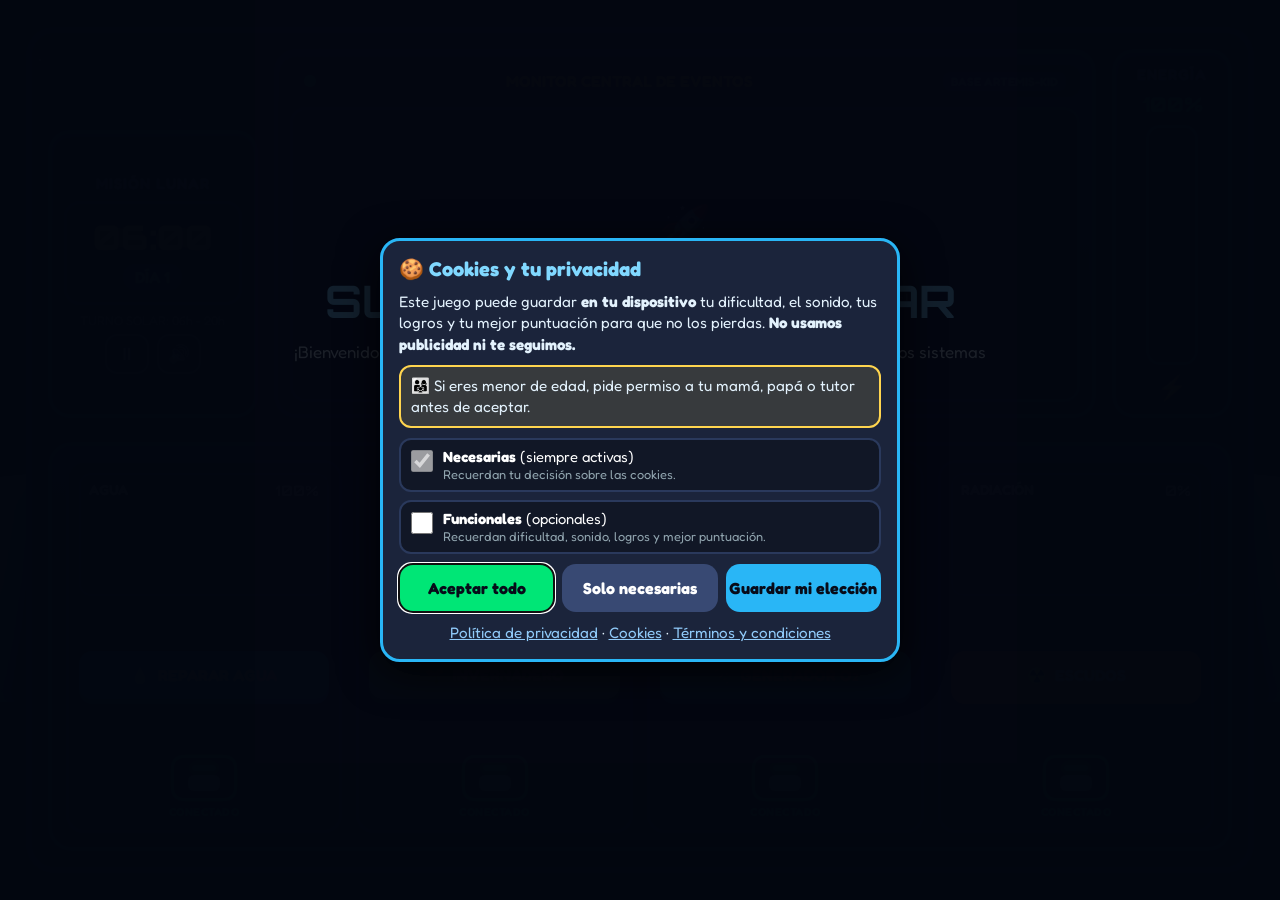
==== commit 25378fa9: "fix(core): Version1.3 - cookies,TyP,minigame water, balanceo de dificultad" ====
--- a/index.html
+++ b/index.html
@@ -11,6 +11,7 @@
   <link href="https://fonts.googleapis.com/css2?family=Fredoka:wght@500;600;700&family=Orbitron:wght@700;900&display=swap" rel="stylesheet">
   <link rel="stylesheet" href="css/base.css" />
   <link rel="stylesheet" href="css/cockpit.css" />
+  <link rel="stylesheet" href="css/cookies.css" />
 </head>
 <body>
   <div class="space-backdrop">
--- a/css/cockpit.css
+++ b/css/cockpit.css
@@ -477,3 +477,7 @@
   .btn-eleccion { font-size: 0.95rem; }
   .switch-costo { font-size: 0.7rem; }
 }
+
+.legal-links { font-size: 0.85rem; color: #90a4ae; }
+.legal-links a { color: #90caf9; }
+.btn-link.inline { padding: 0 4px; min-height: 0; font-size: 0.85rem; }
--- a/css/cookies.css
+++ b/css/cookies.css
@@ -0,0 +1,35 @@
+/* Aviso de cookies (mobile first). Se usa en el juego y en las páginas legales. */
+.cookies-fondo {
+  position: fixed; inset: 0; z-index: 500; background: rgba(3, 6, 15, 0.88);
+  display: flex; align-items: flex-end; justify-content: center; padding: 10px; overflow-y: auto;
+  font-family: 'Fredoka', system-ui, sans-serif; color: #fff;
+}
+.cookies-caja {
+  width: 100%; max-width: 520px; margin: auto 0 0; background: #1b243b; border: 3px solid #29b6f6;
+  border-radius: 20px; padding: 16px; display: flex; flex-direction: column; gap: 10px;
+  box-shadow: 0 10px 40px rgba(0, 0, 0, 0.8);
+}
+.cookies-caja h2 { font-size: 1.25rem; color: #80d8ff; }
+.cookies-caja p { font-size: 0.95rem; line-height: 1.4; color: #e3f2fd; }
+.cookies-padres { background: rgba(255, 213, 79, 0.12); border: 2px solid #ffd54f; border-radius: 12px; padding: 8px 10px; }
+.cookies-tipos { display: flex; flex-direction: column; gap: 8px; }
+.cookies-tipo { display: flex; gap: 10px; align-items: flex-start; background: #111726; border: 2px solid #2a395c; border-radius: 12px; padding: 8px 10px; cursor: pointer; }
+.cookies-tipo input { width: 22px; height: 22px; margin-top: 2px; flex: 0 0 auto; accent-color: #00e676; }
+.cookies-tipo span { font-size: 0.92rem; }
+.cookies-tipo small { display: block; color: #90a4ae; font-size: 0.8rem; margin-top: 2px; }
+.cookies-botones { display: grid; grid-template-columns: 1fr; gap: 8px; }
+.cookies-btn {
+  min-height: 48px; border: none; border-radius: 14px; font-family: inherit; font-size: 1rem; font-weight: 700;
+  cursor: pointer; background: #384973; color: #fff; touch-action: manipulation;
+}
+.cookies-btn.principal { background: #00e676; color: #070b19; }
+.cookies-btn.guardar { background: #29b6f6; color: #070b19; }
+.cookies-link { background: none; border: none; color: #90caf9; text-decoration: underline; font-family: inherit; font-size: 0.95rem; cursor: pointer; min-height: 44px; }
+.cookies-link:disabled { color: #69f0ae; text-decoration: none; cursor: default; }
+.cookies-links { font-size: 0.85rem; text-align: center; }
+.cookies-links a { color: #90caf9; }
+@media (min-width: 600px) {
+  .cookies-fondo { align-items: center; }
+  .cookies-caja { margin: auto; }
+  .cookies-botones { grid-template-columns: 1fr 1fr 1fr; }
+}
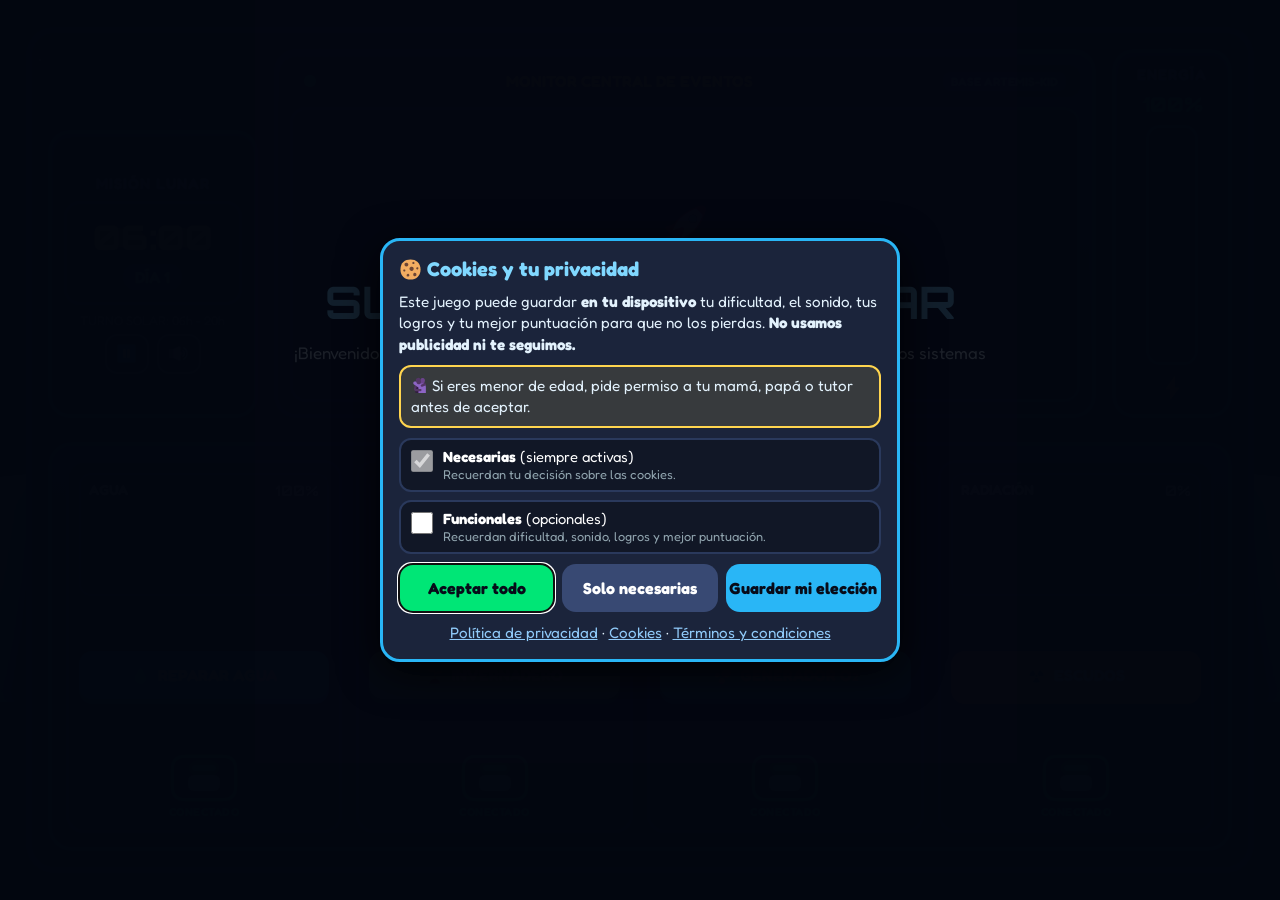
==== commit e7a5a355: "feature(core): Version1.4 - img,src y diseños svg de iconos" ====
--- a/index.html
+++ b/index.html
@@ -4,11 +4,9 @@
 <head>
   <meta charset="UTF-8" />
   <meta name="viewport" content="width=device-width, initial-scale=1.0, viewport-fit=cover" />
-  <link rel="icon" href="data:," />
+  <link rel="icon" type="image/svg+xml" href="recursos/iconos/rocket.svg" />
   <title>Simulador de Supervivencia Lunar - NASA Space Apps</title>
-  <link rel="preconnect" href="https://fonts.googleapis.com">
-  <link rel="preconnect" href="https://fonts.gstatic.com" crossorigin>
-  <link href="https://fonts.googleapis.com/css2?family=Fredoka:wght@500;600;700&family=Orbitron:wght@700;900&display=swap" rel="stylesheet">
+  <link rel="stylesheet" href="css/fuentes.css" />
   <link rel="stylesheet" href="css/base.css" />
   <link rel="stylesheet" href="css/cockpit.css" />
   <link rel="stylesheet" href="css/cookies.css" />
--- a/css/fuentes.css
+++ b/css/fuentes.css
@@ -0,0 +1,11 @@
+/* Tipografías alojadas en el propio proyecto (SIL Open Font License 1.1). Ver recursos/CREDITOS.md */
+@font-face { font-family: 'Fredoka'; font-style: normal; font-weight: 400; font-display: swap; src: url('../recursos/fuentes/fredoka-latin-400-normal.woff2') format('woff2'); }
+@font-face { font-family: 'Fredoka'; font-style: normal; font-weight: 500; font-display: swap; src: url('../recursos/fuentes/fredoka-latin-500-normal.woff2') format('woff2'); }
+@font-face { font-family: 'Fredoka'; font-style: normal; font-weight: 600; font-display: swap; src: url('../recursos/fuentes/fredoka-latin-600-normal.woff2') format('woff2'); }
+@font-face { font-family: 'Fredoka'; font-style: normal; font-weight: 700; font-display: swap; src: url('../recursos/fuentes/fredoka-latin-700-normal.woff2') format('woff2'); }
+@font-face { font-family: 'Orbitron'; font-style: normal; font-weight: 600; font-display: swap; src: url('../recursos/fuentes/orbitron-latin-600-normal.woff2') format('woff2'); }
+@font-face { font-family: 'Orbitron'; font-style: normal; font-weight: 700; font-display: swap; src: url('../recursos/fuentes/orbitron-latin-700-normal.woff2') format('woff2'); }
+@font-face { font-family: 'Orbitron'; font-style: normal; font-weight: 800; font-display: swap; src: url('../recursos/fuentes/orbitron-latin-800-normal.woff2') format('woff2'); }
+@font-face { font-family: 'Orbitron'; font-style: normal; font-weight: 900; font-display: swap; src: url('../recursos/fuentes/orbitron-latin-900-normal.woff2') format('woff2'); }
+@font-face { font-family: 'Chakra Petch'; font-style: normal; font-weight: 600; font-display: swap; src: url('../recursos/fuentes/chakra-petch-latin-600-normal.woff2') format('woff2'); }
+@font-face { font-family: 'Chakra Petch'; font-style: normal; font-weight: 700; font-display: swap; src: url('../recursos/fuentes/chakra-petch-latin-700-normal.woff2') format('woff2'); }
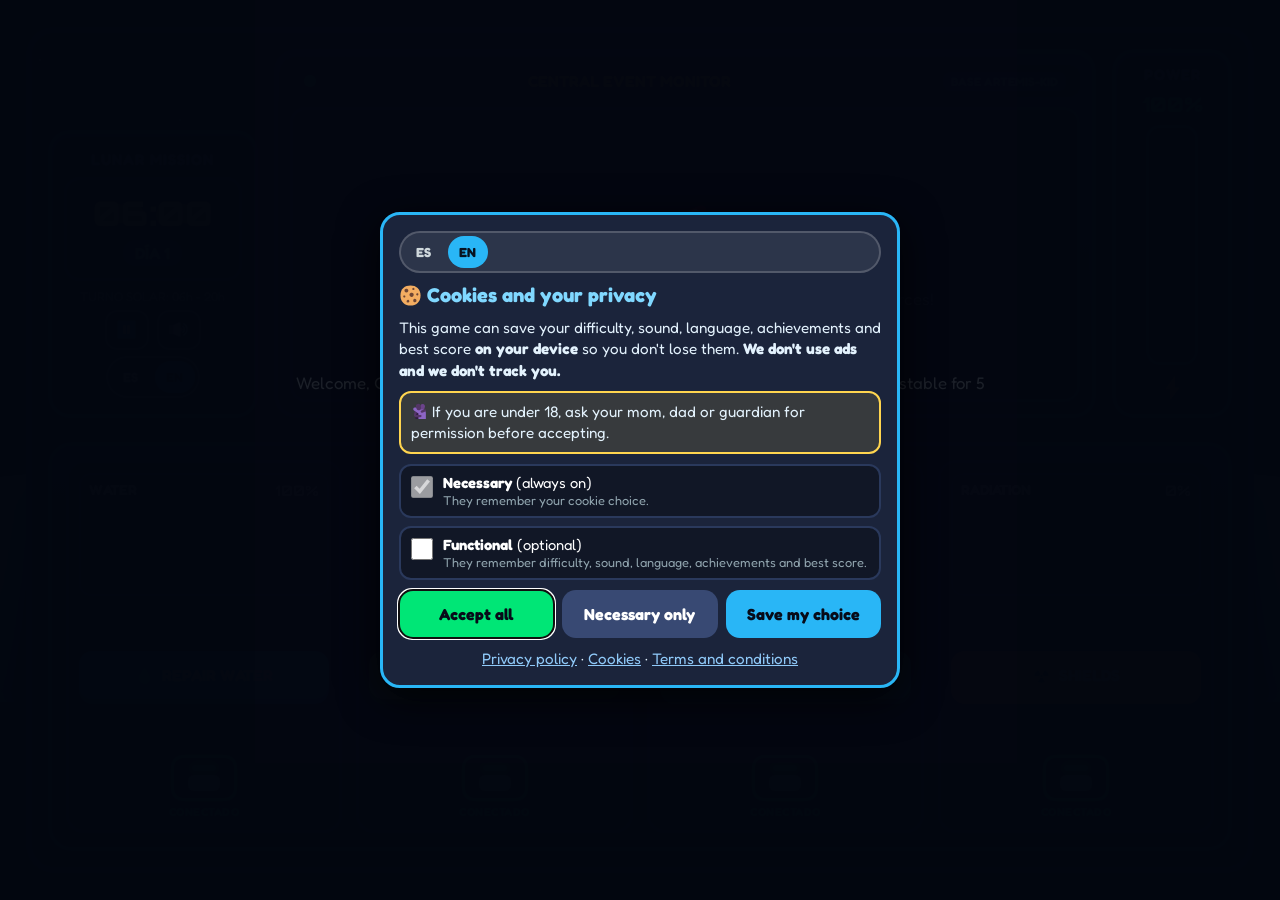
==== commit 53040c3e: "feature(core): Version1.5 - Version en ingles" ====
--- a/index.html
+++ b/index.html
@@ -1,6 +1,6 @@
 <!--Código cabina-->
 <!DOCTYPE html>
-<html lang="es">
+<html lang="es" data-titulo="Simulador de Supervivencia Lunar - NASA Space Apps">
 <head>
   <meta charset="UTF-8" />
   <meta name="viewport" content="width=device-width, initial-scale=1.0, viewport-fit=cover" />
@@ -10,6 +10,7 @@
   <link rel="stylesheet" href="css/base.css" />
   <link rel="stylesheet" href="css/cockpit.css" />
   <link rel="stylesheet" href="css/cookies.css" />
+  <link rel="stylesheet" href="css/idioma.css" />
 </head>
 <body>
   <div class="space-backdrop">
@@ -20,35 +21,36 @@
   <main class="cockpit">
     <section class="top-deck">
       <aside class="panel clock-panel">
-        <div class="panel-header">MISIÓN LUNAR</div>
+        <div class="panel-header" data-i18n="MISIÓN LUNAR">MISIÓN LUNAR</div>
         <div class="clock-display">
           <span id="reloj-hora">06:00</span>
           <span id="reloj-dia" class="day-badge">DÍA 1</span>
         </div>
         <div class="clock-sub" id="dia-titulo">TURNO SOLAR: 06h - 20h</div>
         <div class="panel-tools">
-          <button type="button" class="tool-btn" id="btn-pausa" aria-label="Pausa">⏸</button>
-          <button type="button" class="tool-btn" id="btn-sonido" aria-label="Sonido">🔊</button>
+          <button type="button" class="tool-btn" id="btn-pausa" aria-label="Pausa" data-i18n-aria="Pausa">⏸</button>
+          <button type="button" class="tool-btn" id="btn-sonido" aria-label="Sonido" data-i18n-aria="Sonido">🔊</button>
         </div>
+        <div id="selector-idioma-cabina"></div>
       </aside>
 
       <section class="panel monitor-panel" id="monitor-central">
         <div class="monitor-header">
           <span class="rec-dot"></span>
-          <span>MONITOR CENTRAL DE EVENTOS</span>
+          <span data-i18n="MONITOR CENTRAL DE EVENTOS">MONITOR CENTRAL DE EVENTOS</span>
           <span class="nasa-tag">BASE ARTEMIS-KID</span>
         </div>
         <div class="monitor-screen" id="monitor-contenido">
           <div class="estado-nominal">
             <div class="nominal-icon">🚀</div>
-            <h2>TODOS LOS SISTEMAS ESTABLES</h2>
-            <p>La base lunar funciona con normalidad. ¡Vigila tus recursos!</p>
+            <h2 data-i18n="TODOS LOS SISTEMAS ESTABLES">TODOS LOS SISTEMAS ESTABLES</h2>
+            <p data-i18n="La base lunar funciona con normalidad. ¡Vigila tus recursos!">La base lunar funciona con normalidad. ¡Vigila tus recursos!</p>
           </div>
         </div>
       </section>
 
       <aside class="panel energy-panel">
-        <div class="panel-header">ENERGÍA</div>
+        <div class="panel-header" data-i18n="ENERGÍA">ENERGÍA</div>
         <div class="energy-value" id="energia-porcentaje">100%</div>
         <div class="energy-bar-wrapper">
           <div class="energy-bar-fill" id="energia-barra" style="height: 100%;"></div>
@@ -65,7 +67,7 @@
       <div class="sector-unit" data-sector="agua">
         <div class="graph-box">
           <div class="graph-header">
-            <span>AGUA</span>
+            <span data-i18n="AGUA">AGUA</span>
             <span id="val-agua" class="stat-num">100%</span>
           </div>
           <canvas id="chart-agua" width="220" height="85"></canvas>
@@ -73,10 +75,10 @@
         </div>
         <button class="sector-btn btn-agua" data-open-modal="agua">
           <span class="btn-icon">💧</span>
-          <span class="btn-label">REPARAR AGUA</span>
+          <span class="btn-label" data-i18n="REPARAR AGUA">REPARAR AGUA</span>
         </button>
         <div class="switch-container">
-          <button class="power-switch active" id="sw-agua" data-toggle-sector="agua" aria-label="Interruptor Agua">
+          <button class="power-switch active" id="sw-agua" data-toggle-sector="agua" aria-label="Interruptor Agua" data-i18n-aria="Interruptor Agua">
             <span class="switch-led"></span>
             <span class="switch-knob"></span>
           </button>
@@ -90,7 +92,7 @@
       <div class="sector-unit" data-sector="comida">
         <div class="graph-box">
           <div class="graph-header">
-            <span>COMIDA</span>
+            <span data-i18n="COMIDA">COMIDA</span>
             <span id="val-comida" class="stat-num">100%</span>
           </div>
           <canvas id="chart-comida" width="220" height="85"></canvas>
@@ -98,10 +100,10 @@
         </div>
         <button class="sector-btn btn-comida" data-open-modal="comida">
           <span class="btn-icon">🌱</span>
-          <span class="btn-label">INVERNADERO</span>
+          <span class="btn-label" data-i18n="INVERNADERO">INVERNADERO</span>
         </button>
         <div class="switch-container">
-          <button class="power-switch active" id="sw-comida" data-toggle-sector="comida" aria-label="Interruptor Comida">
+          <button class="power-switch active" id="sw-comida" data-toggle-sector="comida" aria-label="Interruptor Comida" data-i18n-aria="Interruptor Comida">
             <span class="switch-led"></span>
             <span class="switch-knob"></span>
           </button>
@@ -115,7 +117,7 @@
       <div class="sector-unit" data-sector="oxigeno">
         <div class="graph-box">
           <div class="graph-header">
-            <span>OXÍGENO</span>
+            <span data-i18n="OXÍGENO">OXÍGENO</span>
             <span id="val-oxigeno" class="stat-num">100%</span>
           </div>
           <canvas id="chart-oxigeno" width="220" height="85"></canvas>
@@ -123,10 +125,10 @@
         </div>
         <button class="sector-btn btn-oxigeno" data-open-modal="oxigeno">
           <span class="btn-icon">🫧</span>
-          <span class="btn-label">GENERADOR O₂</span>
+          <span class="btn-label" data-i18n="GENERADOR O₂">GENERADOR O₂</span>
         </button>
         <div class="switch-container">
-          <button class="power-switch active" id="sw-oxigeno" data-toggle-sector="oxigeno" aria-label="Interruptor Oxígeno">
+          <button class="power-switch active" id="sw-oxigeno" data-toggle-sector="oxigeno" aria-label="Interruptor Oxígeno" data-i18n-aria="Interruptor Oxígeno">
             <span class="switch-led"></span>
             <span class="switch-knob"></span>
           </button>
@@ -140,7 +142,7 @@
       <div class="sector-unit" data-sector="radiacion">
         <div class="graph-box">
           <div class="graph-header">
-            <span>RADIACIÓN</span>
+            <span data-i18n="RADIACIÓN">RADIACIÓN</span>
             <span id="val-radiacion" class="stat-num">0%</span>
           </div>
           <canvas id="chart-radiacion" width="220" height="85"></canvas>
@@ -148,10 +150,10 @@
         </div>
         <button class="sector-btn btn-radiacion" data-open-modal="radiacion">
           <span class="btn-icon">☢️</span>
-          <span class="btn-label">ESCUDOS</span>
+          <span class="btn-label" data-i18n="ESCUDOS">ESCUDOS</span>
         </button>
         <div class="switch-container">
-          <button class="power-switch active" id="sw-radiacion" data-toggle-sector="radiacion" aria-label="Interruptor Radiación">
+          <button class="power-switch active" id="sw-radiacion" data-toggle-sector="radiacion" aria-label="Interruptor Radiación" data-i18n-aria="Interruptor Radiación">
             <span class="switch-led"></span>
             <span class="switch-knob"></span>
           </button>
@@ -167,8 +169,8 @@
   <div class="modal-overlay hidden" id="modal-minijuego">
     <div class="modal-window">
       <div class="modal-top">
-        <h3 id="modal-titulo">SISTEMA DE REPARACIÓN</h3>
-        <button class="modal-close" id="btn-cerrar-modal">✖</button>
+        <h3 id="modal-titulo" data-i18n="SISTEMA DE REPARACIÓN">SISTEMA DE REPARACIÓN</h3>
+        <button class="modal-close" id="btn-cerrar-modal" aria-label="Cerrar" data-i18n-aria="Cerrar">✖</button>
       </div>
       <div class="modal-body" id="modal-contenedor-juego"></div>
     </div>
--- a/css/idioma.css
+++ b/css/idioma.css
@@ -0,0 +1,14 @@
+/* Selector de idioma ES | EN (cabina, pantallas, páginas legales). */
+.idioma-sel { display: inline-flex; gap: 4px; padding: 3px; border-radius: 999px; background: rgba(255, 255, 255, 0.08); border: 2px solid rgba(255, 255, 255, 0.18); }
+.idioma-btn {
+  min-width: 40px; min-height: 32px; padding: 2px 10px; border: 0; border-radius: 999px; cursor: pointer;
+  background: transparent; color: #cfd8dc; font: 700 0.82rem 'Fredoka', system-ui, sans-serif; letter-spacing: 0.04em;
+}
+.idioma-btn:hover { background: rgba(255, 255, 255, 0.12); }
+.idioma-btn.activo { background: #29b6f6; color: #07121f; }
+.idioma-btn:focus-visible { outline: 3px solid #ffd54f; outline-offset: 1px; }
+#selector-idioma-cabina { margin-top: 6px; }
+.pantalla .idioma-sel { margin: 0 auto 6px; }
+/* Páginas legales: solo se ve el bloque del idioma activo. */
+html[lang="en"] [data-lang="es"], html[lang="es"] [data-lang="en"] { display: none; }
+.legal-idioma { display: flex; justify-content: flex-end; margin: 4px 0 0; }
